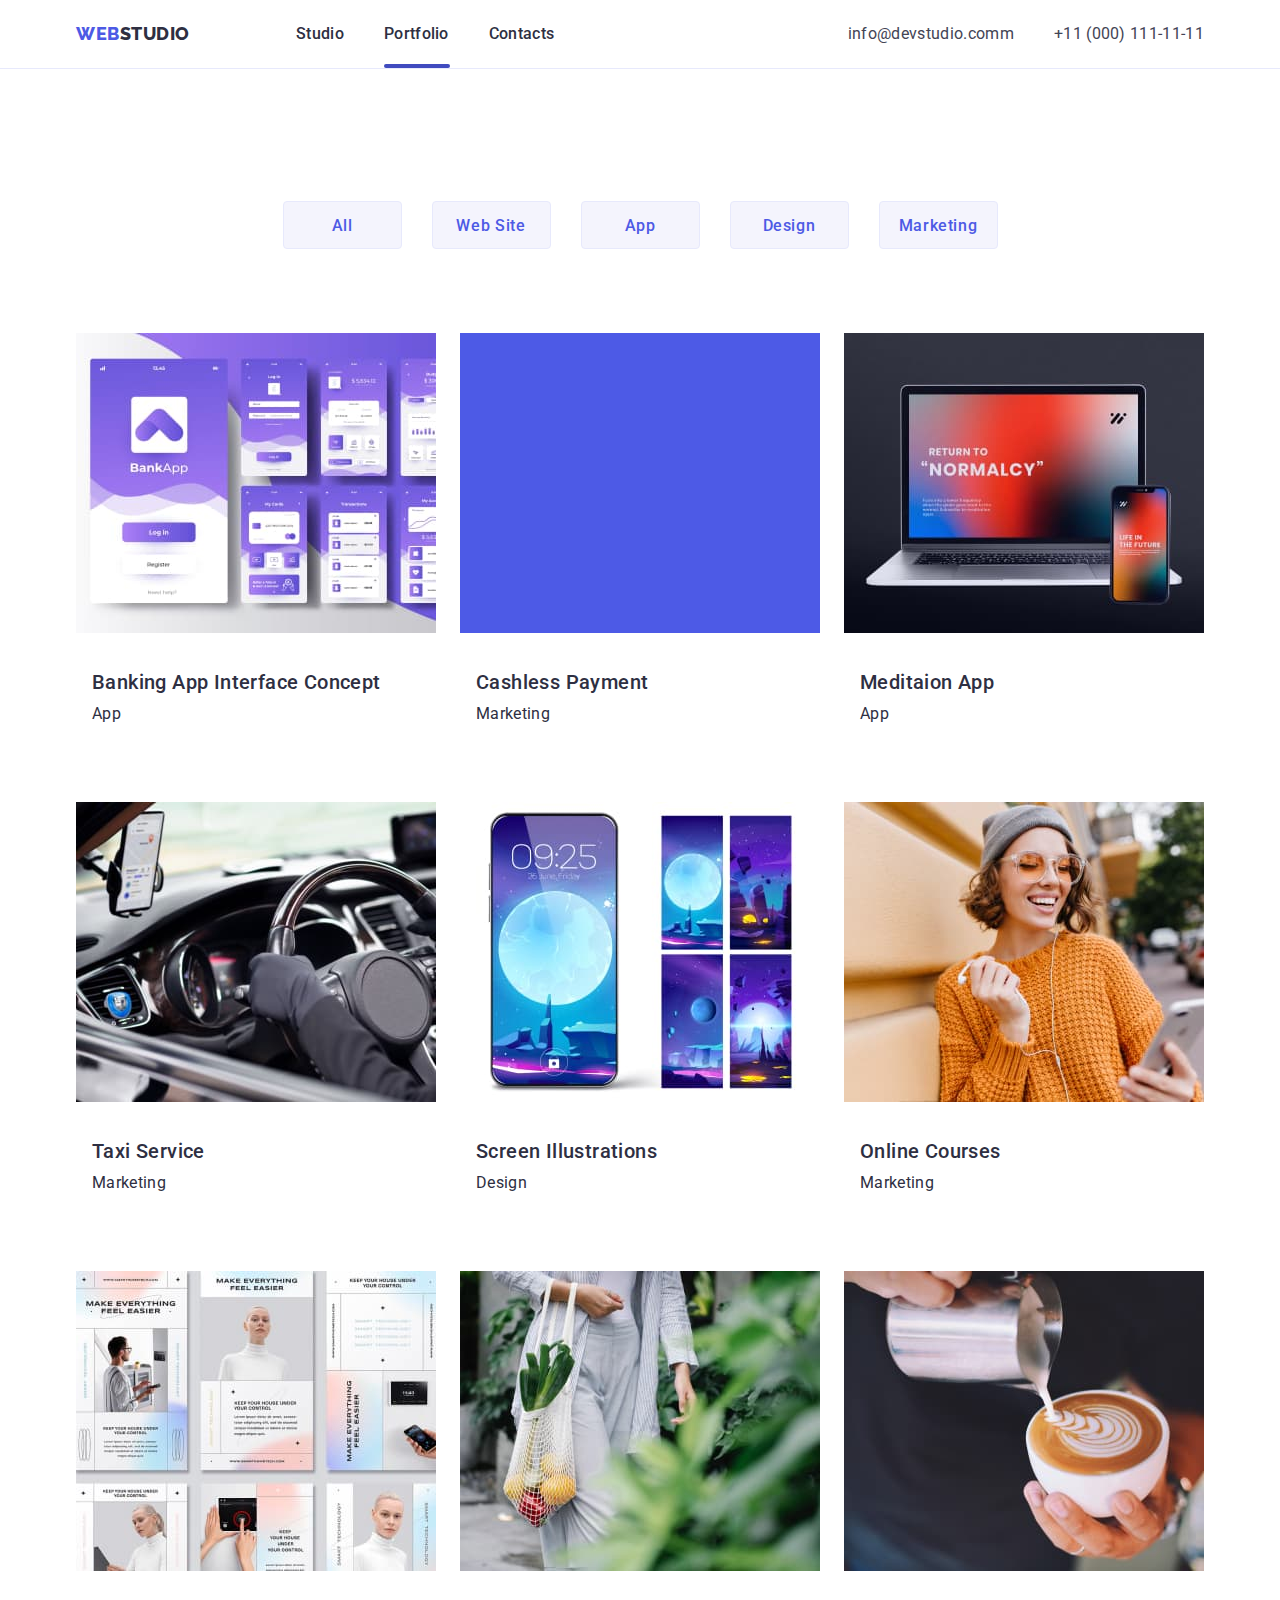
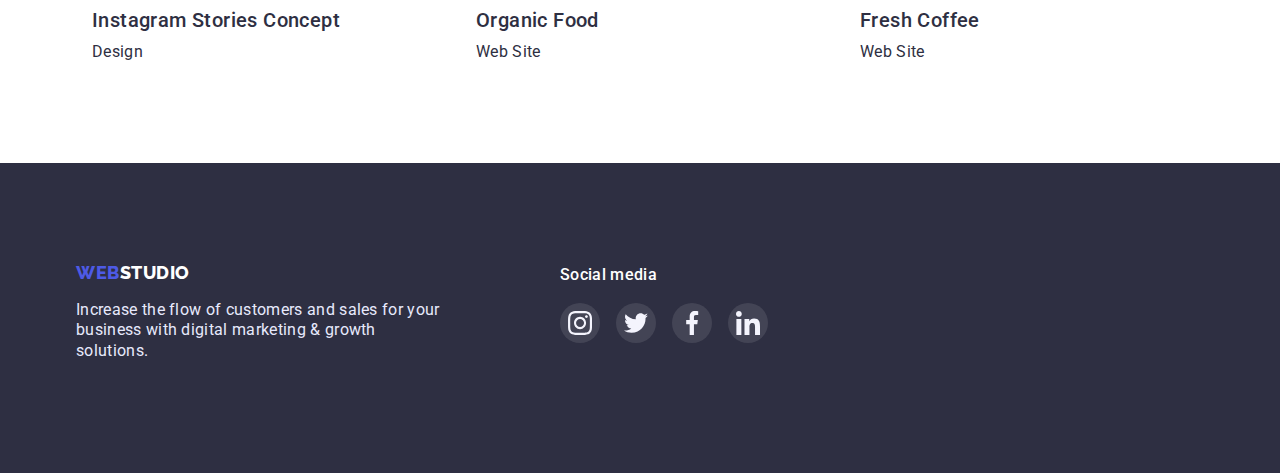
==== portfolio.html @ 678ae0ca "first commit" ====
<!DOCTYPE html>
<html lang="en">
<head>
    <meta charset="UTF-8">
    <meta http-equiv="X-UA-Compatible" content="IE=edge">
    <meta name="viewport" content="width=device-width, initial-scale=1.0">
    <title>Web Studio</title>
    <link rel="stylesheet" href="https://cdnjs.cloudflare.com/ajax/libs/modern-normalize/1.1.0/modern-normalize.min.css"/>
    <link
        href="https://fonts.googleapis.com/css2?family=Raleway:wght@800&family=Roboto:wght@400;500;700;900&display=swap"
        rel="stylesheet">
        <link rel="stylesheet" href="./css/styles.css">
</head>
<body>
    <header>
        <div class="container header-nav">
        <nav class="header-main">
            <a href="./index.html" class="logo">Web<span class="logo-second">Studio</span></a>
            <ul class="site-nav">
                <li class="item"><a class="link" href="./index.html">Studio</a></li>
                <li class="item"><a class="link active" href="./portfolio.html">Portfolio</a></li>
                <li class="item"><a class="link" href="">Contacts</a></li>
            </ul>
        </nav>
        <ul class="auth-nav">
            <li class="item"><a class="link" href="info@devstudio.com">info@devstudio.comm</a></li>
            <li class="item"><a class="link" href="tel:+110001111111">+11 (000) 111-11-11</a></li>
        </ul>
    </div>
    </header>
    <main>
        <section>
            <div class="container">
            <h1 class="menu visually-hidden">Our Works</h1>
            <ul class="list-buttom">
                <li><button class="menu-btn" type="button">All</button></li>
                <li><button class="menu-btn" type="button">Web Site</button></li>
                <li><button class="menu-btn" type="button">App</button></li>
                <li><button class="menu-btn" type="button">Design</button></li>
                <li><button class="menu-btn" type="button">Marketing</button></li>
            </ul>
                <ul class="presentation">
                    <li class="presentation-list">
                        <a class="presentation-blok" href="">
                            <img src="./images/menulist.jpg" alt="menu list" width="360">
                            <div class="pesentation-shadow">
                            <h2 class="presentation-title">Banking App Interface Concept</h2>
                            <p class="presentation-text">App</p>
                        </div>
                        </a>
                    </li>
                    <li class="presentation-list">
                        <a class="presentation-blok" href="">
                            <img src="./images/bluesquare.jpg" alt="blue square" width="360">
                            <div class="pesentation-shadow">
                            <h2 class="presentation-title">Cashless Payment</h2>
                            <p class="presentation-text">Marketing</p>
                            </div>
                        </a>
                    </li>
                    <li class="presentation-list">
                        <a class="presentation-blok" href="">
                            <img src="./images/gadgets.jpg" alt="gadgets" width="360">
                            <div class="pesentation-shadow">
                            <h2 class="presentation-title">Meditaion App</h2>
                            <p class="presentation-text">App</p>
                            </div>
                        </a>
                    </li>
                    <li class="presentation-list">
                        <a class="presentation-blok" href="">
                            <img src="./images/steeringwheel.jpg" alt="steeringwheel" width="360">
                            <div class="pesentation-shadow">
                            <h2 class="presentation-title">Taxi Service</h2>
                            <p class="presentation-text">Marketing</p>
                            </div>
                        </a>
                    </li>
                    <li class="presentation-list">
                        <a class="presentation-blok" href="">
                            <img src="./images/bluephone.jpg" alt="blue phone" width="360">
                            <div class="pesentation-shadow">
                            <h2 class="presentation-title">Screen Illustrations</h2>
                            <p class="presentation-text">Design</p>
                            </div>
                        </a>
                    </li>
                    <li class="presentation-list">
                        <a class="presentation-blok" href="">
                            <img src="./images/woman.jpg" alt="woman" width="360">
                            <div class="pesentation-shadow">
                            <h2 class="presentation-title">Online Courses</h2>
                            <p class="presentation-text">Marketing</p>
                            </div>
                        </a>
                    </li>
                    <li class="presentation-list">
                        <a class="presentation-blok" href="">
                            <img src="./images/slideshow.jpg" alt="slide show" width="360">
                            <div class="pesentation-shadow">
                            <h2 class="presentation-title">Instagram Stories Concept</h2>
                            <p class="presentation-text">Design</p>
                            </div>
                        </a>
                    </li>
                    <li class="presentation-list">
                        <a class="presentation-blok" href="">
                            <img src="./images/shoppingbag.jpg" alt="shopping bag" width="360">
                            <div class="pesentation-shadow">
                            <h2 class="presentation-title">Organic Food</h2>
                            <p class="presentation-text">Web Site</p>
                            </div>
                        </a>
                    </li>
                    <li class="presentation-list">
                        <a class="presentation-blok" href="">
                            <img class="presentation-foto" src="./images/cappuccino.jpg" alt="cappuccino" width="360">
                            <div class="pesentation-shadow">
                            <h2 class="presentation-title">Fresh Coffee</h2>
                            <p class="presentation-text">Web Site</p>
                            </div>
                        </a>
                    </li>
                </ul>
            </div>
            </section>
    </main>
    <footer class="social-place">
        <div class="container footer-block">
        <div class="logo-block">
          <a href="./index.html" class="logo-footer">Web<span class="second">Studio</span></a>
          <p class="copy-text">Increase the flow of customers and sales for your business with
            digital marketing & growth solutions.
          </p>
        </div>
        <div class="social-footer">
          <h2 class="social-footer-title">Social media</h2>
          <ul class="soc-list">
            <li class="soc-list-item">
              <a href="" class="soc-link">
                <svg class="soc-icon"  width="24" height="24">
                  <use href="./images/icons.svg#icon-instagram"></use>
                </svg>
              </a>
            </li>
            <li class="soc-list-item">
              <a href="" class="soc-link">
                <svg class="soc-icon"  width="24" height="24">
                  <use href="./images/icons.svg#icon-twitter"></use>
                </svg>
              </a>
            </li>
            <li class="soc-list-item">
              <a href="" class="soc-link">
                <svg class="soc-icon" width="24" height="24">
                  <use href="./images/icons.svg#icon-facebook"></use>
                </svg>
              </a>
            </li>
            <li class="soc-list-item">
              <a href="" class="soc-link">
                <svg class="soc-icon"  width="24" height="24">
                  <use href="./images/icons.svg#icon-linkedin"></use>
                </svg>
              </a>
            </li>
          </ul>
        </div>
      </div>
      
      </footer>
</body>
</html>
---- css/styles.css ----
html {
    box-sizing: border-box;
}

 *,
 *::before,
 *,
 *::after {
    box-sizing: inherit;
 }


:root {
--main-font: "Roboto", sans-serif;
--primery-text-color: #2E2F42;
--second-text-color: #434455;
--accent-color: #E7E9FC;
--hero-background-rgba:rgba(46, 47, 66, 0.7); 
--img-background-rgba: rgba(77, 90, 229, 0.1);
}
        
body {
font-family: var(--main-font), sans-serif;
background-color: #fff;
color: var(--primery-text-color);
letter-spacing: 0.02em;
margin: 0;
}
        
ul {
list-style: none;
margin: 0;
margin: 0;
padding: 0;
}

header {
background: #FFFFFF;
border-bottom: 1px solid #E7E9FC;
}

section {
padding-top: 120px;
padding-bottom: 72px;
    }

footer {
background-color:var(--primery-text-color);
}

.h1.hero-title {
margin: 0;
}


.logo {
display: flex;
align-items: center;
font-family: "Raleway", sans-serif;
color:#4D5AE5;
width: 44px;
text-decoration: none;
text-transform: uppercase;
letter-spacing: 0.03em;
font-weight: 800;
font-size: 18px;
line-height: 1.14;
}

.logo-second {
color: #2E2F42;
font-family: "Raleway";
font-weight: 800;
width: 48px;
font-size: 18px;
line-height: 1.14;
text-decoration: none;
text-transform: uppercase;
}
    
.container {
width: 1158px;
padding-left: 15px;
padding-right: 15px;
margin: 0 auto;
/* outline: 2px solid tomato; */
} 

    /* site-nav */
.site-nav, .auth-nav {
margin-top: 0;
margin-bottom: 0;
padding: 0;
}

.site-nav .item {
margin-right: 40px;
}
.site-nav .item:last-child {
margin-right: 0;
}

.site-nav .link:hover,
.site-nav .link:focus {
color: blue;
 }
        
.site-nav .link {
display: block;
padding-top: 24px;
padding-bottom: 24px;
font-family: inherit;
color: var(--primery-text-color);
font-weight: 500;
text-decoration: none;
font-size: 16px;
line-height: 1.28;
transition: background-color 2000ms cubic-bezier(0.4, 0, 0.2, 1);
}

.auth-nav .item + .item {
margin-left: 40px;
    }

.auth-nav .link {
color: var(--second-text-color);
font-weight: 400;
text-decoration: none;
font-size: 16px;
line-height: 1.5;
transition: background-color 500ms cubic-bezier(0.4, 0, 0.2, 1)
}
        
.auth-nav .link:hover, 
.auth-nav .link:focus {
color: blue;
} 
        
/* Container header-nav */

.header-main {
display: flex;
align-items: center;
    }

.header-nav {
display: flex;
align-items: center;
}

.site-nav {
display: flex;
align-items: center;
margin-left: 176px;
position: relative;
}

.item {
    position: relative;
}

.active-one::after {
    content: "";
    position: absolute;
    display: block;
    left: 0;
    bottom: 0;
    width: 48px;
    height: 4px;
    background-color: #404BBF;
    border-radius: 2px;
    }


.active::after {
content: "";
position: absolute;
display: block;
left: 0;
bottom: 0;
width: 66px;
height: 4px;
background-color: #404BBF;
border-radius: 2px;
}

.auth-nav {
display: flex;
align-items: center;
margin-left: auto;
}

/* hero */
        
.hero {
padding-top: 188px; 
padding-bottom: 188px;
background-color: var(--primery-text-color);
text-align: center;
max-width: 1440px;
height: 600px;
margin-left: auto;
margin-right: auto;
background-image: linear-gradient( to right, 
var(--hero-background-rgba), 
var(--hero-background-rgba) ),
 url(../images/people-office.jpg);
background-position: center;
background-repeat: no-repeat;
}
        
.hero-title {
margin-top: 0;
margin-left: auto;
margin-right: auto;
text-align: center;
font-family: inherit;
color:#fff;
font-weight: 700;
max-width: 496px;
font-size: 56px;
line-height: 1.07;
text-align: center;
}   

.modal-btn {
display: inline-block;
flex-direction: row;
align-items: center;
padding:  16px 32px;
color: #fff;
background-color: #4D5AE5;
font-family: inherit;
min-width: 170px;
font-weight: 500;
font-size: 16px;
line-height: 1.19;
letter-spacing: 0.04em;
cursor: pointer; 
border: none;
text-align: center;
box-shadow: 0px 3px 1px rgba(0, 0, 0, 0.1), 
0px 2px 1px rgba(0, 0, 0, 0.08), 
0px 2px 2px rgba(0, 0, 0, 0.12);
border-radius: 4px;
transition: background-color 250ms cubic-bezier(0.4, 0, 0.2, 1),
 box-shadow 250ms cubic-bezier(0.4, 0, 0.2, 1);
}
 

.modal-btn:hover,
.modal-btn:focus {
background-color: #fff;
color: #4D5AE5;
    }
        
    /* секция BOX преимущества */
        
.box {
display: flex;
gap: 24px;
margin: 0;
padding-left: 0px;
 }

 .icon-list {
    display: flex;
    justify-content: center;
    align-items: center;
    height: 112px;
    width: 264px;
    border-radius: 4px;
    background-color:#F4F4FD;;
    margin-bottom: 8px;
  }

.box-item:nth-child(4n) {
margin-right: 0;
}

.title-none {
overflow: hidden;
} 

.visually-hidden {
clip: rect(0 0 0 0);
clip-path: inset(50%);
height: 1px;
overflow: hidden;
position: absolute;
white-space: nowrap;
width: 1px;
overflow: hidden;
 }

.box-title {
/* padding-top: 120px; */
margin-top: 0;
margin-bottom: 0;
width: 264px;
color: var(--primery-text-color);
font-weight: 500;
font-size: 20px;
line-height: 1.2;  
    }
        
.box-text {
margin-top: 0;
margin-bottom: 0;
padding-top: 8px;
color: var(--second-text-color);
font-weight: 400;
font-size: 16px;
line-height: 1.2;
    }
        
    /* Work-people */

.img {
display: block;
max-width: 100%;
height: auto;
border: 0;
background-image: ( to right, 
var(--img-background-rgba), 
var(--img-background-rgba) ),;
background-blend-mode: soft-light, normal;
} 

.pictures {
font-weight: 700;
font-size: 36px;
line-height: 0.9;
text-align: center;
text-transform: capitalize;
margin: 0;
padding-bottom: 72px;
    }

.pictures-list {
display: flex;
gap: 24px;
padding: 0;
}


    /* work */

.work-block {
background-color:#F4F4FD;
}

.work-list {
display: flex;
flex-direction: row;
gap: 24px;
/* padding-top: 72px;
padding-bottom: 120px; */
padding-left: 0;
}

.work-shadow {
width: 264px;
background-color: #fff;
box-shadow: 0px 1px 6px rgba(46, 47, 66, 0.08), 0px 1px 1px rgba(46, 47, 66, 0.16), 0px 2px 1px rgba(46, 47, 66, 0.08);
border-radius: 0px 0px 4px 4px;
}

.social-list {
    display: flex;
    flex-direction: row;
    justify-content: center;
    align-items: center;
    gap: 24px;
    margin: 0;
    padding-bottom: 32px;
}

.social-list-item-icon {
    display: flex;
    align-items: center;
    justify-content: center;
    width: 40px;
    height: 40px;
    border-radius: 50%;
    background-color: #4D5AE5;
}
.social-list-icon-item {
    fill: #F4F4FD;;
}

.social-list-item-icon:hover,
.social-list-item-icon:focus {
    background-color:  #404BBF;
}


.work-tetle {
background-color: #fff;
font-weight: 500;
font-size: 20px;
line-height: 0.9;
text-align: center;
margin: 0;
padding-top: 32px;
padding-bottom: 8px;
    }
        
.work-text {
background-color: #fff;
font-weight: 400;
font-size: 16px;
line-height: 0.9;
text-align: center;
margin: 0;
padding-bottom: 8px;
    }
    
.logo-block {
background-color: #2E2F42;
height: 310px;
}

.logo-footer {
display: flex;
align-items: center;
padding-top: 100px;
padding-left: 0px;
margin-bottom: 16px;
font-family: "Raleway", sans-serif;
color:#4D5AE5;
width: 44px;
text-decoration: none;
text-transform: uppercase;
letter-spacing: 0.03em;
font-weight: 800;
font-size: 18px;
line-height: 1.14;
    }
        
.copy-text {
margin: 0f;
padding: 0px;
color: var(--accent-color);
max-width: 364px; 
font-weight: 400;
font-size: 16px;
line-height: 1.28;
    }
    
    /* Portfolio */
        
.logo-block .second {
color: #fff;
    }
        
    /* menu buttons */
    
.list-buttom {
display: flex;
flex-direction: row;
justify-content: center;
align-items: center;
padding: 12px 24px;
gap: 30px;
margin: 0;
margin-bottom: 72px;
}

.menu-btn {
display: inline-block;
align-items: center;
border-radius: 4px;
border: 1px solid #E7E9FC;
padding: 12px, 24px;
margin: 0;
min-width: 119px;
height: 48px;
color: #4D5AE5;
background-color: #F4F4FD;
font-family: inherit;
font-weight: 500;
font-size: 16px;
line-height: 1.1;
letter-spacing: 0.04em;
text-align: center;
cursor: pointer;
}
        
.menu-btn:hover,
.menu-btn:focus {
background-color: #4D5AE5;
border: 1px solid #4D5AE5;
color: #F4F4FD;
box-shadow: 0px 3px 1px rgba(0, 0, 0, 0.1),
 0px 2px 1px rgba(0, 0, 0, 0.08), 
 0px 2px 2px rgba(0, 0, 0, 0.12);
}
    
    /* section with photo block */
    
.presentation {
display: flex;
flex-wrap: wrap;
column-gap: 24px;
row-gap: 49px;

}

.presentation-list {
    width: 360px;
    height: 420px;
}

.presentation-blok {
font-family: inherit;
text-decoration: none;
width: 360px;
height: 420px;
border: top 0px;
padding: 0;
margin: 0;
}

.presentation-list:hover,
.presentation-list:focus {
    box-shadow: 0px 1px 6px rgba(46, 47, 66, 0.08);
}

.presentation-shadow {
background: #FFFFFF;
border: 1px solid #E7E9FC;
border-top: transparent;
}


.presentation-list:nth-child(3n) {
margin-right: 0;
}

.presentation-title {
margin-top: 0;
margin-bottom: 8px;
padding-top: 32px;
padding-left: 16px;
font-family: inherit;
color: var(--primery-text-color);
font-weight: 500;
font-size: 20px;
line-height: 1.2;
letter-spacing: 0.02em;
    }
        
.presentation-text {
padding-bottom: 32px;
padding-left: 16px;
font-family: inherit;
color: var(--primery-text-color);
font-weight: 400;
font-style: normal;
font-size: 16px;
line-height: 1.5;
margin: 0;
}

/* customers */

.customers {
font-family: inherit;
color: var(--primery-text-color);
font-weight: 700;
font-style: normal;
font-size: 36px;
line-height: 1.11;
text-align: center;
margin: 0;
padding-top: 130px;
padding-bottom: 72px;
background-color: #FFFFFF;
}

.customers-list {
display: flex;
justify-content: center;
align-items: center;
gap: 24px;
padding-bottom: 120px;
}

.customers-item {
width: 168px;
height: 88px;
border: 1px solid #8E8F99;
border-radius: 4px;

}

.customers-item:hover,
.customers-item:focus {
    border: 1px solid #404BBF;
}

.customers-icon-item:hover,
.customers-icon-item:focus {
    fill: #404BBF;
}

.customers-icon-item {
    display: flex;
    justify-content: center;
    align-items: center;
    padding: 16px;
    fill: #8E8F99;
}




.social-place {
    display: flex;
}
    
.social-footer {
    padding-top: 100px;
}

.footer-block {
display: flex;
gap: 120px;
}

.social-footer-title {
    margin: 0;
    padding-bottom: 16px;
    font-family: inherit;
    font-weight: 500;
    font-size: 16px;
line-height: 1.5;
color: #FFFFFF;
}

.soc-list {
    display: flex;
    /* justify-content: center; */
    align-items: center;
    gap: 16px;
}

.soc-list-item {
    width: 40px;
    height: 40px;
    border-radius: 50%;
    background-color: rgba(255, 255, 255, 0.1);
}

.soc-link {
    width: 100%;
    height: 100%;
    display: flex;
    justify-content: center;
    align-items: center;
}

.soc-link:hover,
.soc-link:focus {
background-color: #31D0AA;
border-radius: 50%;
}
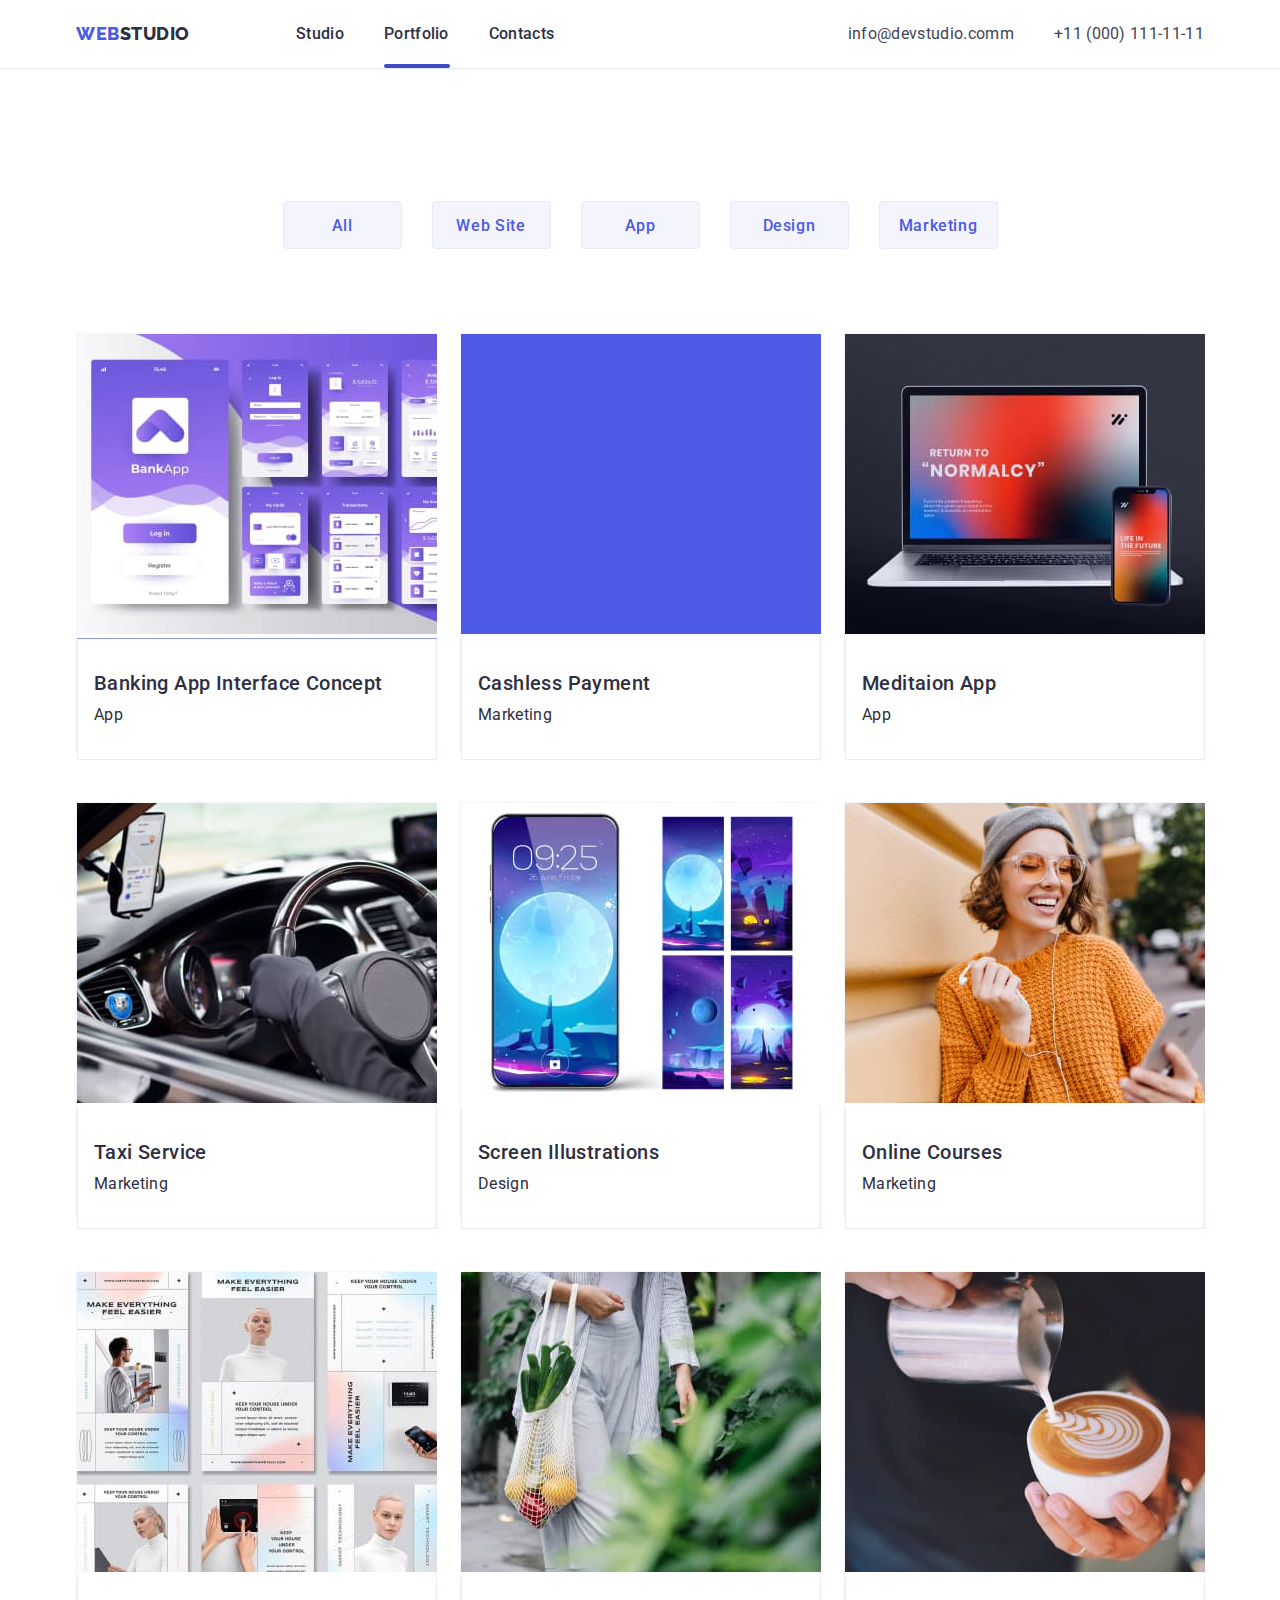
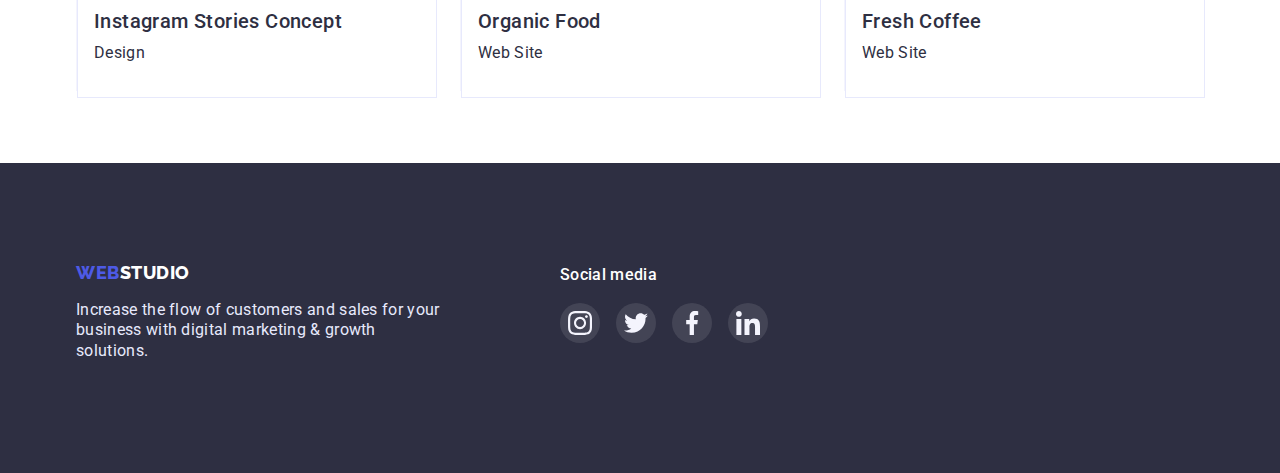
==== commit f2100ba4: "second commit" ====
--- a/portfolio.html
+++ b/portfolio.html
@@ -42,8 +42,11 @@
                 <ul class="presentation">
                     <li class="presentation-list">
                         <a class="presentation-blok" href="">
+                            <div class="overlay-wrapper">
                             <img src="./images/menulist.jpg" alt="menu list" width="360">
-                            <div class="pesentation-shadow">
+                           <p class="overlay">14 Stylish and User-Friendly App Design Concepts · Task Manager App · Calorie Tracker App · Exotic Fruit Ecommerce App · Cloud Storage App</p>
+                        </div>
+                            <div class="presentation-shadow">
                             <h2 class="presentation-title">Banking App Interface Concept</h2>
                             <p class="presentation-text">App</p>
                         </div>
@@ -52,7 +55,7 @@
                     <li class="presentation-list">
                         <a class="presentation-blok" href="">
                             <img src="./images/bluesquare.jpg" alt="blue square" width="360">
-                            <div class="pesentation-shadow">
+                            <div class="presentation-shadow">
                             <h2 class="presentation-title">Cashless Payment</h2>
                             <p class="presentation-text">Marketing</p>
                             </div>
@@ -61,7 +64,7 @@
                     <li class="presentation-list">
                         <a class="presentation-blok" href="">
                             <img src="./images/gadgets.jpg" alt="gadgets" width="360">
-                            <div class="pesentation-shadow">
+                            <div class="presentation-shadow">
                             <h2 class="presentation-title">Meditaion App</h2>
                             <p class="presentation-text">App</p>
                             </div>
@@ -70,7 +73,7 @@
                     <li class="presentation-list">
                         <a class="presentation-blok" href="">
                             <img src="./images/steeringwheel.jpg" alt="steeringwheel" width="360">
-                            <div class="pesentation-shadow">
+                            <div class="presentation-shadow">
                             <h2 class="presentation-title">Taxi Service</h2>
                             <p class="presentation-text">Marketing</p>
                             </div>
@@ -79,7 +82,7 @@
                     <li class="presentation-list">
                         <a class="presentation-blok" href="">
                             <img src="./images/bluephone.jpg" alt="blue phone" width="360">
-                            <div class="pesentation-shadow">
+                            <div class="presentation-shadow">
                             <h2 class="presentation-title">Screen Illustrations</h2>
                             <p class="presentation-text">Design</p>
                             </div>
@@ -88,7 +91,7 @@
                     <li class="presentation-list">
                         <a class="presentation-blok" href="">
                             <img src="./images/woman.jpg" alt="woman" width="360">
-                            <div class="pesentation-shadow">
+                            <div class="presentation-shadow">
                             <h2 class="presentation-title">Online Courses</h2>
                             <p class="presentation-text">Marketing</p>
                             </div>
@@ -97,7 +100,7 @@
                     <li class="presentation-list">
                         <a class="presentation-blok" href="">
                             <img src="./images/slideshow.jpg" alt="slide show" width="360">
-                            <div class="pesentation-shadow">
+                            <div class="presentation-shadow">
                             <h2 class="presentation-title">Instagram Stories Concept</h2>
                             <p class="presentation-text">Design</p>
                             </div>
@@ -106,7 +109,7 @@
                     <li class="presentation-list">
                         <a class="presentation-blok" href="">
                             <img src="./images/shoppingbag.jpg" alt="shopping bag" width="360">
-                            <div class="pesentation-shadow">
+                            <div class="presentation-shadow">
                             <h2 class="presentation-title">Organic Food</h2>
                             <p class="presentation-text">Web Site</p>
                             </div>
@@ -115,7 +118,7 @@
                     <li class="presentation-list">
                         <a class="presentation-blok" href="">
                             <img class="presentation-foto" src="./images/cappuccino.jpg" alt="cappuccino" width="360">
-                            <div class="pesentation-shadow">
+                            <div class="presentation-shadow">
                             <h2 class="presentation-title">Fresh Coffee</h2>
                             <p class="presentation-text">Web Site</p>
                             </div>
--- a/css/styles.css
+++ b/css/styles.css
@@ -17,6 +17,7 @@
 --accent-color: #E7E9FC;
 --hero-background-rgba:rgba(46, 47, 66, 0.7); 
 --img-background-rgba: rgba(77, 90, 229, 0.1);
+--transition-background: background-color 9250ms cubic-bezier(0.4, 0, 0.2, 1) ;
 }
         
 body {
@@ -99,24 +100,24 @@
 .site-nav .item:last-child {
 margin-right: 0;
 }
+        
+.site-nav .link {
+display: block;
+padding-top: 24px;
+padding-bottom: 24px;
+font-family: inherit;
+color: var(--primery-text-color);
+font-weight: 500;
+text-decoration: none;
+font-size: 16px;
+line-height: 1.28;
+transition: color 250ms cubic-bezier(0.4, 0, 0.2, 1);
+}
 
 .site-nav .link:hover,
 .site-nav .link:focus {
 color: blue;
  }
-        
-.site-nav .link {
-display: block;
-padding-top: 24px;
-padding-bottom: 24px;
-font-family: inherit;
-color: var(--primery-text-color);
-font-weight: 500;
-text-decoration: none;
-font-size: 16px;
-line-height: 1.28;
-transition: background-color 2000ms cubic-bezier(0.4, 0, 0.2, 1);
-}
 
 .auth-nav .item + .item {
 margin-left: 40px;
@@ -128,7 +129,7 @@
 text-decoration: none;
 font-size: 16px;
 line-height: 1.5;
-transition: background-color 500ms cubic-bezier(0.4, 0, 0.2, 1)
+transition: color 250ms cubic-bezier(0.4, 0, 0.2, 1);
 }
         
 .auth-nav .link:hover, 
@@ -244,6 +245,7 @@
 0px 2px 2px rgba(0, 0, 0, 0.12);
 border-radius: 4px;
 transition: background-color 250ms cubic-bezier(0.4, 0, 0.2, 1),
+color 250ms cubic-bezier(0.4, 0, 0.2, 1),
  box-shadow 250ms cubic-bezier(0.4, 0, 0.2, 1);
 }
  
@@ -367,31 +369,33 @@
 }
 
 .social-list {
-    display: flex;
-    flex-direction: row;
-    justify-content: center;
-    align-items: center;
-    gap: 24px;
-    margin: 0;
-    padding-bottom: 32px;
+display: flex;
+flex-direction: row;
+justify-content: center;
+align-items: center;
+gap: 24px;
+margin: 0;
+padding-bottom: 32px;
 }
 
 .social-list-item-icon {
-    display: flex;
-    align-items: center;
-    justify-content: center;
-    width: 40px;
-    height: 40px;
-    border-radius: 50%;
-    background-color: #4D5AE5;
-}
+display: flex;
+align-items: center;
+justify-content: center;
+width: 40px;
+height: 40px;
+border-radius: 50%;
+background-color: #4D5AE5;
+transition: background-color 250ms cubic-bezier(0.4, 0, 0.2, 1);
+}
+
 .social-list-icon-item {
     fill: #F4F4FD;;
 }
 
 .social-list-item-icon:hover,
 .social-list-item-icon:focus {
-    background-color:  #404BBF;
+background-color:  #404BBF;
 }
 
 
@@ -485,6 +489,10 @@
 letter-spacing: 0.04em;
 text-align: center;
 cursor: pointer;
+transition: background-color 250ms cubic-bezier(0.4, 0, 0.2, 1),
+color 250ms cubic-bezier(0.4, 0, 0.2, 1),
+border 250ms cubic-bezier(0.4, 0, 0.2, 1),
+box-shadow 250ms cubic-bezier(0.4, 0, 0.2, 1);
 }
         
 .menu-btn:hover,
@@ -504,15 +512,17 @@
 flex-wrap: wrap;
 column-gap: 24px;
 row-gap: 49px;
-
 }
 
 .presentation-list {
-    width: 360px;
-    height: 420px;
+width: 360px;
+height: 420px;
+border:  1px solid #F4F4FD;
+transition: box-shadow 250ms cubic-bezier(0.4, 0, 0.2, 1);
 }
 
 .presentation-blok {
+    display: block;
 font-family: inherit;
 text-decoration: none;
 width: 360px;
@@ -527,12 +537,15 @@
     box-shadow: 0px 1px 6px rgba(46, 47, 66, 0.08);
 }
 
+
+
 .presentation-shadow {
 background: #FFFFFF;
 border: 1px solid #E7E9FC;
 border-top: transparent;
-}
-
+/* border-top: none;
+border-left: none ; */
+}
 
 .presentation-list:nth-child(3n) {
 margin-right: 0;
@@ -563,6 +576,40 @@
 margin: 0;
 }
 
+.overlay-wrapper {
+    position: relative;
+    overflow: hidden;
+}
+
+.overlay {
+    position: absolute;
+    left: 0;
+    top: 0;
+    transform: translate(0, 100% );
+transition: transform 2500ms cubic-bezier(0.4, 0, 0.2, 1);
+
+    margin: 0;
+    padding-top: 40px;
+    padding-left: 32px;
+    padding-right: 32px;
+    padding-bottom: 164px;
+    width: 100%;
+height: 100%;
+background-color: #4D5AE5;
+font-family: inherit;
+font-weight: 400;
+font-size: 16px;
+line-height: 1.5;
+color: #F4F4FD;
+}
+
+.presentation-list:hover .overlay {
+    transform: translate(0, 0);
+}
+
+
+
+
 /* customers */
 
 .customers {
@@ -592,7 +639,16 @@
 height: 88px;
 border: 1px solid #8E8F99;
 border-radius: 4px;
-
+}
+
+.customers-icon-item {
+display: flex;
+justify-content: center;
+align-items: center;
+padding: 16px;
+fill: #8E8F99;
+transition: fill 250ms cubic-bezier(0.4, 0, 0.2, 1),
+border 250ms cubic-bezier(0.4, 0, 0.2, 1);
 }
 
 .customers-item:hover,
@@ -605,17 +661,6 @@
     fill: #404BBF;
 }
 
-.customers-icon-item {
-    display: flex;
-    justify-content: center;
-    align-items: center;
-    padding: 16px;
-    fill: #8E8F99;
-}
-
-
-
-
 .social-place {
     display: flex;
 }
@@ -630,27 +675,27 @@
 }
 
 .social-footer-title {
-    margin: 0;
-    padding-bottom: 16px;
-    font-family: inherit;
-    font-weight: 500;
-    font-size: 16px;
+margin: 0;
+padding-bottom: 16px;
+font-family: inherit;
+font-weight: 500;
+font-size: 16px;
 line-height: 1.5;
 color: #FFFFFF;
 }
 
 .soc-list {
-    display: flex;
+display: flex;
     /* justify-content: center; */
-    align-items: center;
-    gap: 16px;
+align-items: center;
+gap: 16px;
 }
 
 .soc-list-item {
-    width: 40px;
-    height: 40px;
-    border-radius: 50%;
-    background-color: rgba(255, 255, 255, 0.1);
+width: 40px;
+height: 40px;
+border-radius: 50%;
+background-color: rgba(255, 255, 255, 0.1);
 }
 
 .soc-link {
@@ -659,6 +704,7 @@
     display: flex;
     justify-content: center;
     align-items: center;
+    transition: background-color 250ms cubic-bezier(0.4, 0, 0.2, 1);
 }
 
 .soc-link:hover,
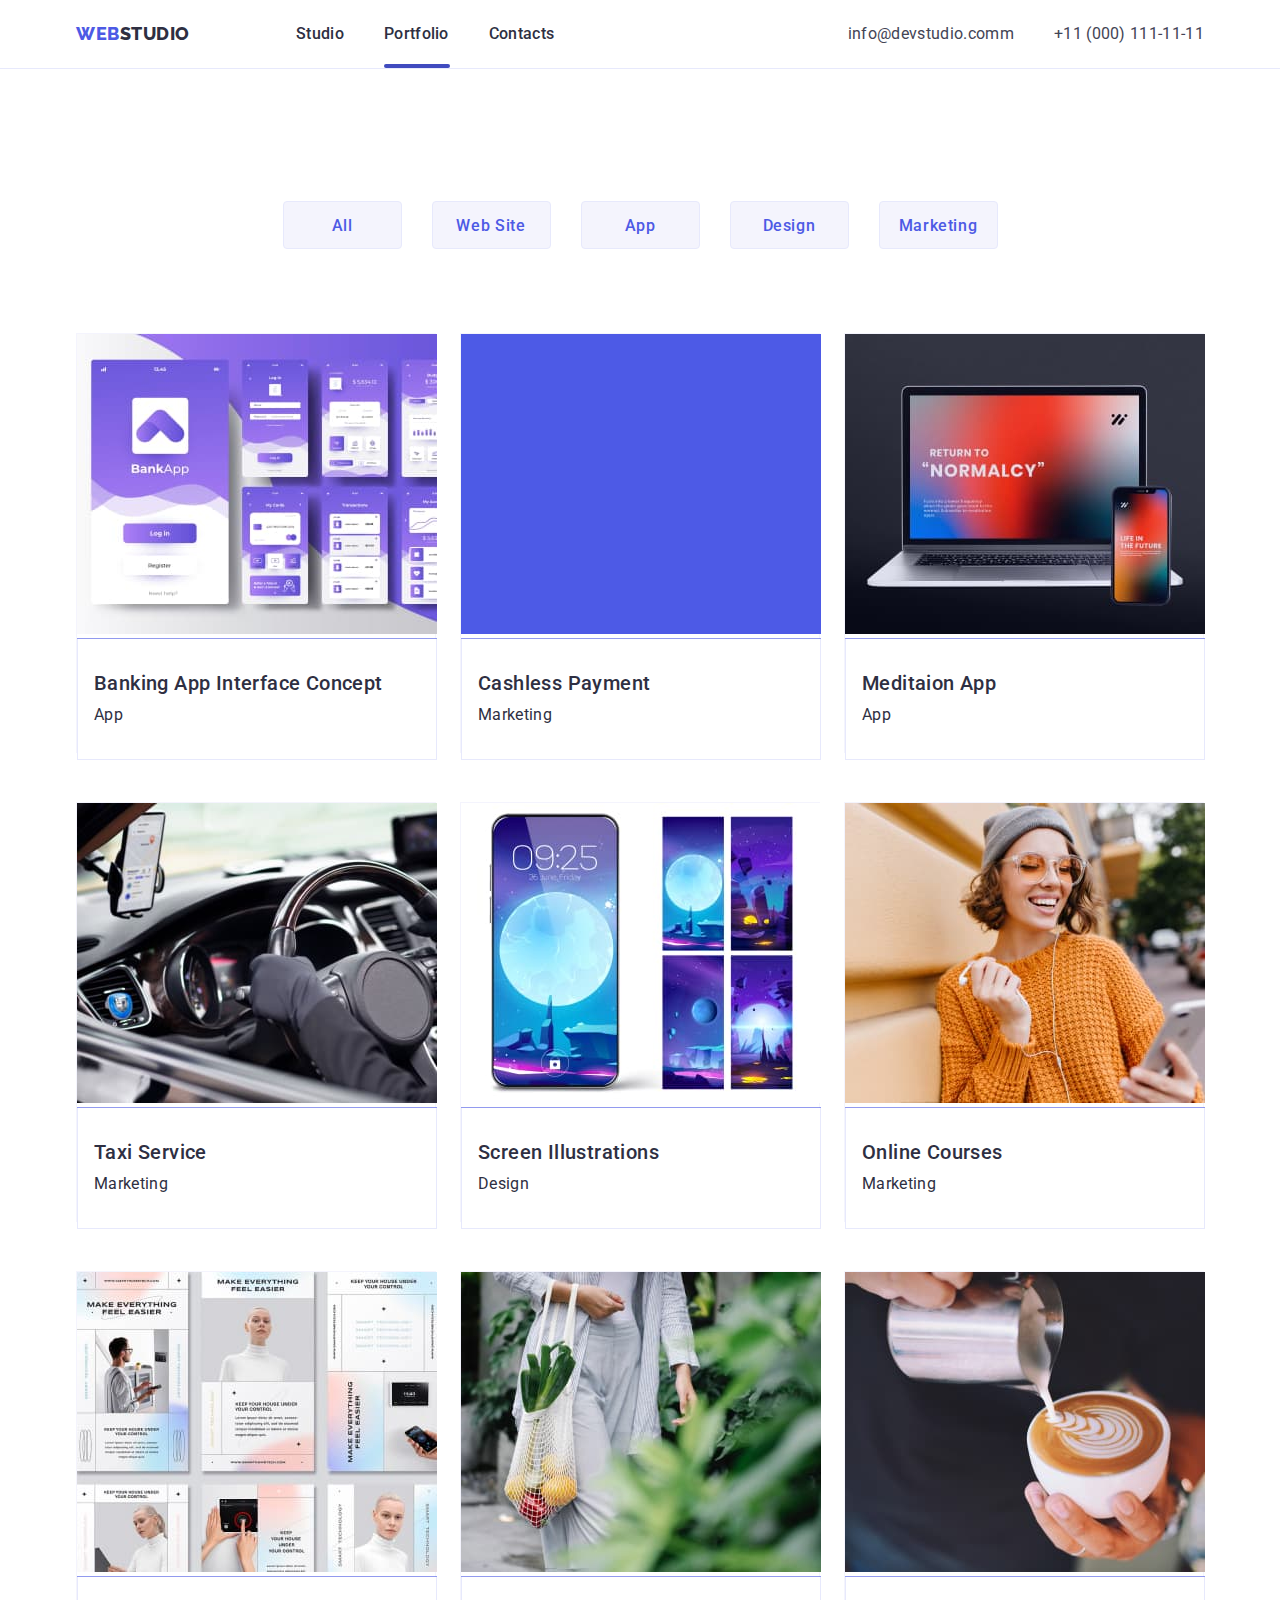
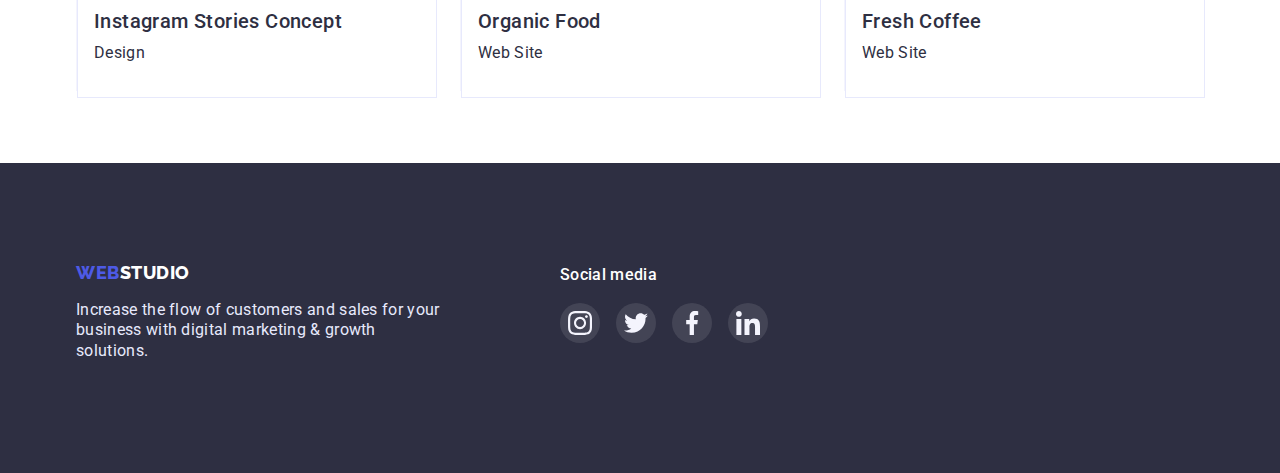
==== commit 42af2528: "18.01 commit" ====
--- a/portfolio.html
+++ b/portfolio.html
@@ -54,7 +54,10 @@
                     </li>
                     <li class="presentation-list">
                         <a class="presentation-blok" href="">
+                          <div class="overlay-wrapper">
                             <img src="./images/bluesquare.jpg" alt="blue square" width="360">
+                            <p class="overlay">14 Stylish and User-Friendly App Design Concepts · Task Manager App · Calorie Tracker App · Exotic Fruit Ecommerce App · Cloud Storage App</p>
+                        </div>
                             <div class="presentation-shadow">
                             <h2 class="presentation-title">Cashless Payment</h2>
                             <p class="presentation-text">Marketing</p>
@@ -63,7 +66,10 @@
                     </li>
                     <li class="presentation-list">
                         <a class="presentation-blok" href="">
+                          <div class="overlay-wrapper">
                             <img src="./images/gadgets.jpg" alt="gadgets" width="360">
+                            <p class="overlay">14 Stylish and User-Friendly App Design Concepts · Task Manager App · Calorie Tracker App · Exotic Fruit Ecommerce App · Cloud Storage App</p>
+                        </div>
                             <div class="presentation-shadow">
                             <h2 class="presentation-title">Meditaion App</h2>
                             <p class="presentation-text">App</p>
@@ -72,7 +78,10 @@
                     </li>
                     <li class="presentation-list">
                         <a class="presentation-blok" href="">
+                          <div class="overlay-wrapper">
                             <img src="./images/steeringwheel.jpg" alt="steeringwheel" width="360">
+                            <p class="overlay">14 Stylish and User-Friendly App Design Concepts · Task Manager App · Calorie Tracker App · Exotic Fruit Ecommerce App · Cloud Storage App</p>
+                        </div>
                             <div class="presentation-shadow">
                             <h2 class="presentation-title">Taxi Service</h2>
                             <p class="presentation-text">Marketing</p>
@@ -81,7 +90,10 @@
                     </li>
                     <li class="presentation-list">
                         <a class="presentation-blok" href="">
+                          <div class="overlay-wrapper">
                             <img src="./images/bluephone.jpg" alt="blue phone" width="360">
+                            <p class="overlay">14 Stylish and User-Friendly App Design Concepts · Task Manager App · Calorie Tracker App · Exotic Fruit Ecommerce App · Cloud Storage App</p>
+                        </div>
                             <div class="presentation-shadow">
                             <h2 class="presentation-title">Screen Illustrations</h2>
                             <p class="presentation-text">Design</p>
@@ -90,7 +102,10 @@
                     </li>
                     <li class="presentation-list">
                         <a class="presentation-blok" href="">
+                          <div class="overlay-wrapper">
                             <img src="./images/woman.jpg" alt="woman" width="360">
+                            <p class="overlay">14 Stylish and User-Friendly App Design Concepts · Task Manager App · Calorie Tracker App · Exotic Fruit Ecommerce App · Cloud Storage App</p>
+                        </div>
                             <div class="presentation-shadow">
                             <h2 class="presentation-title">Online Courses</h2>
                             <p class="presentation-text">Marketing</p>
@@ -99,7 +114,10 @@
                     </li>
                     <li class="presentation-list">
                         <a class="presentation-blok" href="">
+                          <div class="overlay-wrapper">
                             <img src="./images/slideshow.jpg" alt="slide show" width="360">
+                            <p class="overlay">14 Stylish and User-Friendly App Design Concepts · Task Manager App · Calorie Tracker App · Exotic Fruit Ecommerce App · Cloud Storage App</p>
+                        </div>
                             <div class="presentation-shadow">
                             <h2 class="presentation-title">Instagram Stories Concept</h2>
                             <p class="presentation-text">Design</p>
@@ -108,7 +126,10 @@
                     </li>
                     <li class="presentation-list">
                         <a class="presentation-blok" href="">
+                          <div class="overlay-wrapper">
                             <img src="./images/shoppingbag.jpg" alt="shopping bag" width="360">
+                            <p class="overlay">14 Stylish and User-Friendly App Design Concepts · Task Manager App · Calorie Tracker App · Exotic Fruit Ecommerce App · Cloud Storage App</p>
+                        </div>
                             <div class="presentation-shadow">
                             <h2 class="presentation-title">Organic Food</h2>
                             <p class="presentation-text">Web Site</p>
@@ -117,7 +138,10 @@
                     </li>
                     <li class="presentation-list">
                         <a class="presentation-blok" href="">
+                          <div class="overlay-wrapper">
                             <img class="presentation-foto" src="./images/cappuccino.jpg" alt="cappuccino" width="360">
+                            <p class="overlay">14 Stylish and User-Friendly App Design Concepts · Task Manager App · Calorie Tracker App · Exotic Fruit Ecommerce App · Cloud Storage App</p>
+                        </div>
                             <div class="presentation-shadow">
                             <h2 class="presentation-title">Fresh Coffee</h2>
                             <p class="presentation-text">Web Site</p>
--- a/css/styles.css
+++ b/css/styles.css
@@ -15,14 +15,15 @@
 --primery-text-color: #2E2F42;
 --second-text-color: #434455;
 --accent-color: #E7E9FC;
+--base-background-color: #fff;
 --hero-background-rgba:rgba(46, 47, 66, 0.7); 
 --img-background-rgba: rgba(77, 90, 229, 0.1);
---transition-background: background-color 9250ms cubic-bezier(0.4, 0, 0.2, 1) ;
+--transition-duration-funct: 250ms cubic-bezier(0.4, 0, 0.2, 1);
 }
         
 body {
 font-family: var(--main-font), sans-serif;
-background-color: #fff;
+background-color:var(--base-background-color);
 color: var(--primery-text-color);
 letter-spacing: 0.02em;
 margin: 0;
@@ -36,7 +37,7 @@
 }
 
 header {
-background: #FFFFFF;
+background-color: var(--base-background-color);
 border-bottom: 1px solid #E7E9FC;
 }
 
@@ -111,7 +112,7 @@
 text-decoration: none;
 font-size: 16px;
 line-height: 1.28;
-transition: color 250ms cubic-bezier(0.4, 0, 0.2, 1);
+transition: color var(--transition-duration-funct);
 }
 
 .site-nav .link:hover,
@@ -129,7 +130,7 @@
 text-decoration: none;
 font-size: 16px;
 line-height: 1.5;
-transition: color 250ms cubic-bezier(0.4, 0, 0.2, 1);
+transition: color var(--transition-duration-funct);
 }
         
 .auth-nav .link:hover, 
@@ -157,19 +158,19 @@
 }
 
 .item {
-    position: relative;
+position: relative;
 }
 
 .active-one::after {
-    content: "";
-    position: absolute;
-    display: block;
-    left: 0;
-    bottom: 0;
-    width: 48px;
-    height: 4px;
-    background-color: #404BBF;
-    border-radius: 2px;
+content: "";
+position: absolute;
+display: block;
+left: 0;
+bottom: 0;
+width: 48px;
+height: 4px;
+background-color: #404BBF;
+border-radius: 2px;
     }
 
 
@@ -244,9 +245,9 @@
 0px 2px 1px rgba(0, 0, 0, 0.08), 
 0px 2px 2px rgba(0, 0, 0, 0.12);
 border-radius: 4px;
-transition: background-color 250ms cubic-bezier(0.4, 0, 0.2, 1),
-color 250ms cubic-bezier(0.4, 0, 0.2, 1),
- box-shadow 250ms cubic-bezier(0.4, 0, 0.2, 1);
+transition: background-color var(--transition-duration-funct),
+color var(--transition-duration-funct),
+box-shadow var(--transition-duration-funct);
 }
  
 
@@ -266,14 +267,14 @@
  }
 
  .icon-list {
-    display: flex;
-    justify-content: center;
-    align-items: center;
-    height: 112px;
-    width: 264px;
-    border-radius: 4px;
-    background-color:#F4F4FD;;
-    margin-bottom: 8px;
+display: flex;
+justify-content: center;
+align-items: center;
+height: 112px;
+width: 264px;
+border-radius: 4px;
+background-color:#F4F4FD;;
+margin-bottom: 8px;
   }
 
 .box-item:nth-child(4n) {
@@ -345,7 +346,6 @@
 padding: 0;
 }
 
-
     /* work */
 
 .work-block {
@@ -356,14 +356,12 @@
 display: flex;
 flex-direction: row;
 gap: 24px;
-/* padding-top: 72px;
-padding-bottom: 120px; */
 padding-left: 0;
 }
 
 .work-shadow {
 width: 264px;
-background-color: #fff;
+background-color: var(--base-background-color);
 box-shadow: 0px 1px 6px rgba(46, 47, 66, 0.08), 0px 1px 1px rgba(46, 47, 66, 0.16), 0px 2px 1px rgba(46, 47, 66, 0.08);
 border-radius: 0px 0px 4px 4px;
 }
@@ -386,11 +384,11 @@
 height: 40px;
 border-radius: 50%;
 background-color: #4D5AE5;
-transition: background-color 250ms cubic-bezier(0.4, 0, 0.2, 1);
+transition: background-color var(--transition-duration-funct);
 }
 
 .social-list-icon-item {
-    fill: #F4F4FD;;
+fill: #F4F4FD;;
 }
 
 .social-list-item-icon:hover,
@@ -400,7 +398,7 @@
 
 
 .work-tetle {
-background-color: #fff;
+background-color: var(--base-background-color);
 font-weight: 500;
 font-size: 20px;
 line-height: 0.9;
@@ -411,7 +409,7 @@
     }
         
 .work-text {
-background-color: #fff;
+background-color: var(--base-background-color);
 font-weight: 400;
 font-size: 16px;
 line-height: 0.9;
@@ -489,10 +487,10 @@
 letter-spacing: 0.04em;
 text-align: center;
 cursor: pointer;
-transition: background-color 250ms cubic-bezier(0.4, 0, 0.2, 1),
-color 250ms cubic-bezier(0.4, 0, 0.2, 1),
-border 250ms cubic-bezier(0.4, 0, 0.2, 1),
-box-shadow 250ms cubic-bezier(0.4, 0, 0.2, 1);
+transition: background-color var(--transition-duration-funct),
+color var(--transition-duration-funct),
+border var(--transition-duration-funct),
+box-shadow var(--transition-duration-funct);
 }
         
 .menu-btn:hover,
@@ -518,11 +516,11 @@
 width: 360px;
 height: 420px;
 border:  1px solid #F4F4FD;
-transition: box-shadow 250ms cubic-bezier(0.4, 0, 0.2, 1);
+transition: box-shadow var(--transition-duration-funct);
 }
 
 .presentation-blok {
-    display: block;
+display: block;
 font-family: inherit;
 text-decoration: none;
 width: 360px;
@@ -534,13 +532,11 @@
 
 .presentation-list:hover,
 .presentation-list:focus {
-    box-shadow: 0px 1px 6px rgba(46, 47, 66, 0.08);
-}
-
-
+box-shadow: 0px 1px 6px rgba(46, 47, 66, 0.08);
+}
 
 .presentation-shadow {
-background: #FFFFFF;
+background-color: var(--base-background-color);
 border: 1px solid #E7E9FC;
 border-top: transparent;
 /* border-top: none;
@@ -577,23 +573,22 @@
 }
 
 .overlay-wrapper {
-    position: relative;
-    overflow: hidden;
+position: relative;
+overflow: hidden;
 }
 
 .overlay {
-    position: absolute;
-    left: 0;
-    top: 0;
-    transform: translate(0, 100% );
-transition: transform 2500ms cubic-bezier(0.4, 0, 0.2, 1);
-
-    margin: 0;
-    padding-top: 40px;
-    padding-left: 32px;
-    padding-right: 32px;
-    padding-bottom: 164px;
-    width: 100%;
+position: absolute;
+left: 0;
+top: 0;
+transform: translate(0, 100% );
+transition: transform var(--transition-duration-funct);
+margin: 0;
+padding-top: 40px;
+padding-left: 32px;
+padding-right: 32px;
+padding-bottom: 164px;
+width: 100%;
 height: 100%;
 background-color: #4D5AE5;
 font-family: inherit;
@@ -604,11 +599,8 @@
 }
 
 .presentation-list:hover .overlay {
-    transform: translate(0, 0);
-}
-
-
-
+transform: translate(0, 0);
+}
 
 /* customers */
 
@@ -623,7 +615,7 @@
 margin: 0;
 padding-top: 130px;
 padding-bottom: 72px;
-background-color: #FFFFFF;
+background-color: var(--base-background-color);
 }
 
 .customers-list {
@@ -647,26 +639,26 @@
 align-items: center;
 padding: 16px;
 fill: #8E8F99;
-transition: fill 250ms cubic-bezier(0.4, 0, 0.2, 1),
-border 250ms cubic-bezier(0.4, 0, 0.2, 1);
+transition: fill var(--transition-duration-funct),
+border var(--transition-duration-funct);
 }
 
 .customers-item:hover,
 .customers-item:focus {
-    border: 1px solid #404BBF;
+border: 1px solid #404BBF;
 }
 
 .customers-icon-item:hover,
 .customers-icon-item:focus {
-    fill: #404BBF;
+fill: #404BBF;
 }
 
 .social-place {
-    display: flex;
+display: flex;
 }
     
 .social-footer {
-    padding-top: 100px;
+padding-top: 100px;
 }
 
 .footer-block {
@@ -686,7 +678,9 @@
 
 .soc-list {
 display: flex;
+
     /* justify-content: center; */
+
 align-items: center;
 gap: 16px;
 }
@@ -699,16 +693,74 @@
 }
 
 .soc-link {
-    width: 100%;
-    height: 100%;
-    display: flex;
-    justify-content: center;
-    align-items: center;
-    transition: background-color 250ms cubic-bezier(0.4, 0, 0.2, 1);
+width: 100%;
+height: 100%;
+display: flex;
+justify-content: center;
+align-items: center;
+transition: background-color var(--transition-duration-funct);
 }
 
 .soc-link:hover,
 .soc-link:focus {
 background-color: #31D0AA;
 border-radius: 50%;
+}
+
+.backdrop.is-hidden {
+opacity: 0;
+visibility: hidden;
+pointer-events: none;
+}
+
+.backdrop {
+position: fixed;
+top: 0;
+left: 0;
+opacity: 1;
+z-index: 100;
+width: 100%;
+height: 100%;
+background: rgba(46, 47, 66, 0.4);
+}
+
+.modal {
+position: absolute;
+top: 50%;
+left: 50%;
+transform: translate(-50%, -50%);
+width: 408px;
+height: 576px;
+background-color: #FCFCFC;
+}
+
+.modal-close-btn {
+position: absolute;
+top:10px;
+right: 10px;
+display: flex;
+justify-content: center;
+align-items: center;
+padding: 8px 8px;
+width: 30px;
+height: 30px;
+border-radius: 50%;
+background-color: #E7E9FC;
+border: 1px solid rgba(0, 0, 0, 0.1);
+transition: border-color var(--transition-duration-funct);
+}
+
+.modal-close-btn:hover,
+.modal-close-btn:focus {
+border-color: #404BBF;
+background-color: #4D5AE5;
+}
+
+.close-btn-icon {
+transition: fill 250ms cubic-bezier(0.4, 0, 0.2, 1);
+}
+
+.close-btn-icon:hover,
+.close-btn-icon:focus {
+fill:#fff;
 }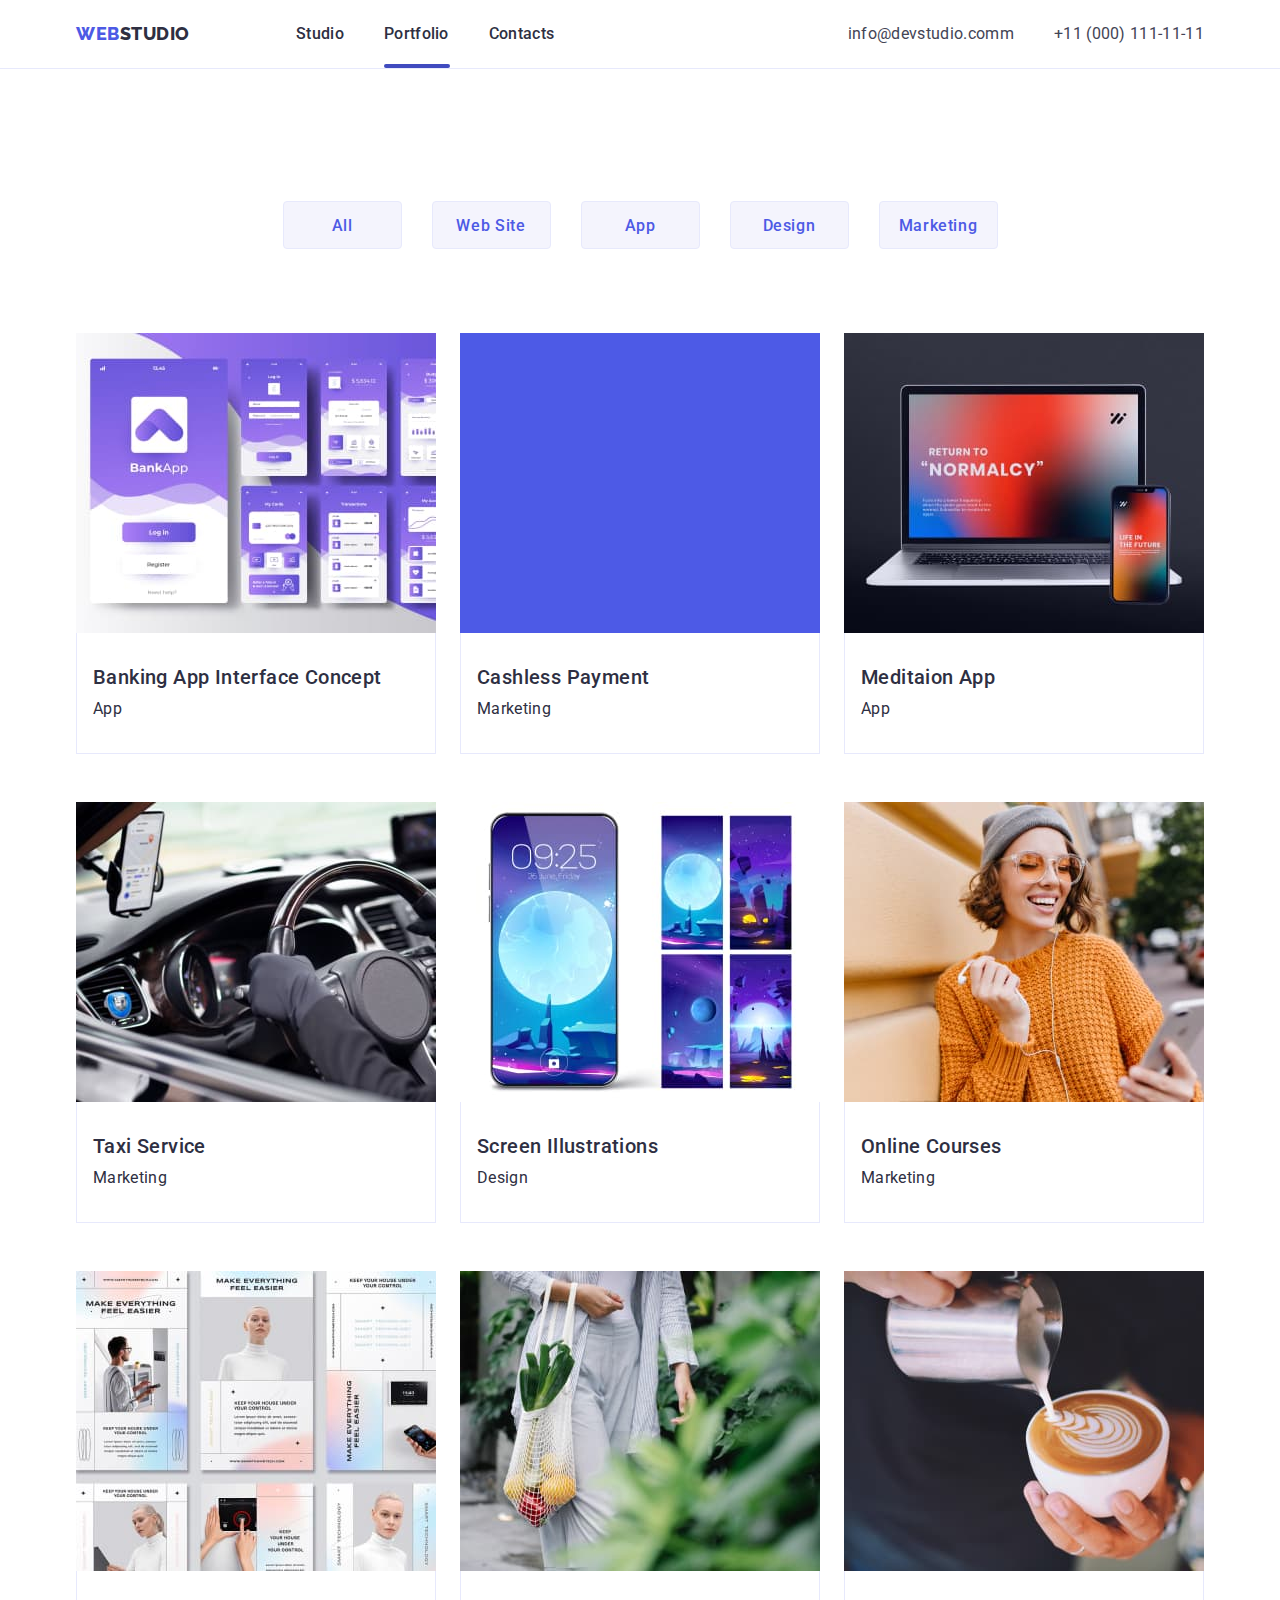
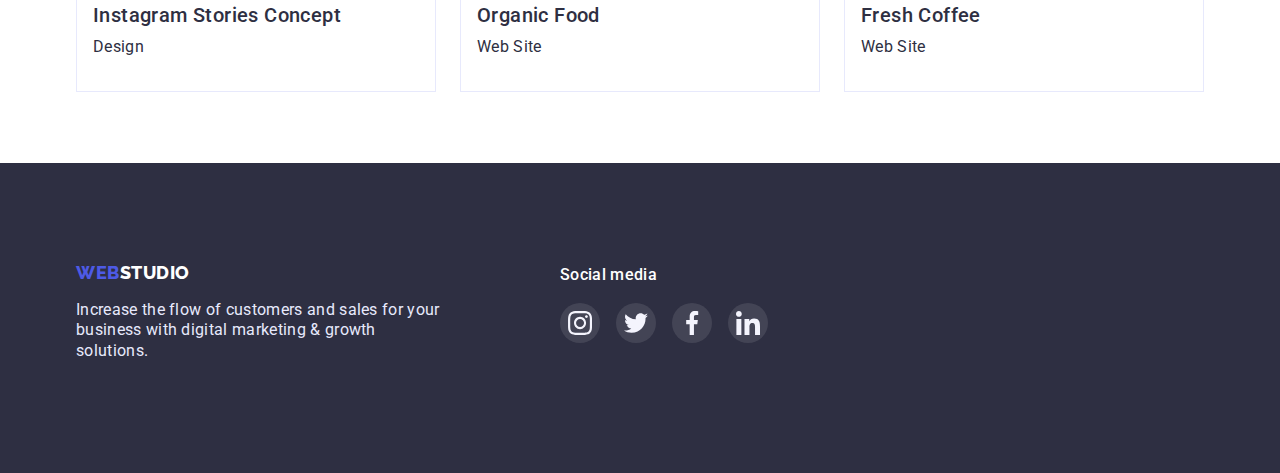
==== commit 4cd9696a: "19/01/2023 commit" ====
--- a/portfolio.html
+++ b/portfolio.html
@@ -43,7 +43,7 @@
                     <li class="presentation-list">
                         <a class="presentation-blok" href="">
                             <div class="overlay-wrapper">
-                            <img src="./images/menulist.jpg" alt="menu list" width="360">
+                            <img class="img" src="./images/menulist.jpg" alt="menu list" width="360">
                            <p class="overlay">14 Stylish and User-Friendly App Design Concepts · Task Manager App · Calorie Tracker App · Exotic Fruit Ecommerce App · Cloud Storage App</p>
                         </div>
                             <div class="presentation-shadow">
@@ -55,7 +55,7 @@
                     <li class="presentation-list">
                         <a class="presentation-blok" href="">
                           <div class="overlay-wrapper">
-                            <img src="./images/bluesquare.jpg" alt="blue square" width="360">
+                            <img class="img" src="./images/bluesquare.jpg" alt="blue square" width="360">
                             <p class="overlay">14 Stylish and User-Friendly App Design Concepts · Task Manager App · Calorie Tracker App · Exotic Fruit Ecommerce App · Cloud Storage App</p>
                         </div>
                             <div class="presentation-shadow">
@@ -67,7 +67,7 @@
                     <li class="presentation-list">
                         <a class="presentation-blok" href="">
                           <div class="overlay-wrapper">
-                            <img src="./images/gadgets.jpg" alt="gadgets" width="360">
+                            <img class="img" src="./images/gadgets.jpg" alt="gadgets" width="360">
                             <p class="overlay">14 Stylish and User-Friendly App Design Concepts · Task Manager App · Calorie Tracker App · Exotic Fruit Ecommerce App · Cloud Storage App</p>
                         </div>
                             <div class="presentation-shadow">
@@ -79,7 +79,7 @@
                     <li class="presentation-list">
                         <a class="presentation-blok" href="">
                           <div class="overlay-wrapper">
-                            <img src="./images/steeringwheel.jpg" alt="steeringwheel" width="360">
+                            <img class="img" src="./images/steeringwheel.jpg" alt="steeringwheel" width="360">
                             <p class="overlay">14 Stylish and User-Friendly App Design Concepts · Task Manager App · Calorie Tracker App · Exotic Fruit Ecommerce App · Cloud Storage App</p>
                         </div>
                             <div class="presentation-shadow">
@@ -91,7 +91,7 @@
                     <li class="presentation-list">
                         <a class="presentation-blok" href="">
                           <div class="overlay-wrapper">
-                            <img src="./images/bluephone.jpg" alt="blue phone" width="360">
+                            <img class="img" src="./images/bluephone.jpg" alt="blue phone" width="360">
                             <p class="overlay">14 Stylish and User-Friendly App Design Concepts · Task Manager App · Calorie Tracker App · Exotic Fruit Ecommerce App · Cloud Storage App</p>
                         </div>
                             <div class="presentation-shadow">
@@ -103,7 +103,7 @@
                     <li class="presentation-list">
                         <a class="presentation-blok" href="">
                           <div class="overlay-wrapper">
-                            <img src="./images/woman.jpg" alt="woman" width="360">
+                            <img class="img" src="./images/woman.jpg" alt="woman" width="360">
                             <p class="overlay">14 Stylish and User-Friendly App Design Concepts · Task Manager App · Calorie Tracker App · Exotic Fruit Ecommerce App · Cloud Storage App</p>
                         </div>
                             <div class="presentation-shadow">
@@ -115,7 +115,7 @@
                     <li class="presentation-list">
                         <a class="presentation-blok" href="">
                           <div class="overlay-wrapper">
-                            <img src="./images/slideshow.jpg" alt="slide show" width="360">
+                            <img class="img" src="./images/slideshow.jpg" alt="slide show" width="360">
                             <p class="overlay">14 Stylish and User-Friendly App Design Concepts · Task Manager App · Calorie Tracker App · Exotic Fruit Ecommerce App · Cloud Storage App</p>
                         </div>
                             <div class="presentation-shadow">
@@ -127,7 +127,7 @@
                     <li class="presentation-list">
                         <a class="presentation-blok" href="">
                           <div class="overlay-wrapper">
-                            <img src="./images/shoppingbag.jpg" alt="shopping bag" width="360">
+                            <img class="img" src="./images/shoppingbag.jpg" alt="shopping bag" width="360">
                             <p class="overlay">14 Stylish and User-Friendly App Design Concepts · Task Manager App · Calorie Tracker App · Exotic Fruit Ecommerce App · Cloud Storage App</p>
                         </div>
                             <div class="presentation-shadow">
@@ -139,7 +139,7 @@
                     <li class="presentation-list">
                         <a class="presentation-blok" href="">
                           <div class="overlay-wrapper">
-                            <img class="presentation-foto" src="./images/cappuccino.jpg" alt="cappuccino" width="360">
+                            <img class="img" class="presentation-foto" src="./images/cappuccino.jpg" alt="cappuccino" width="360">
                             <p class="overlay">14 Stylish and User-Friendly App Design Concepts · Task Manager App · Calorie Tracker App · Exotic Fruit Ecommerce App · Cloud Storage App</p>
                         </div>
                             <div class="presentation-shadow">
--- a/css/styles.css
+++ b/css/styles.css
@@ -321,7 +321,7 @@
 
 .img {
 display: block;
-max-width: 100%;
+width: 100%;
 height: auto;
 border: 0;
 background-image: ( to right, 
@@ -515,7 +515,7 @@
 .presentation-list {
 width: 360px;
 height: 420px;
-border:  1px solid #F4F4FD;
+border-top: transparent;
 transition: box-shadow var(--transition-duration-funct);
 }
 
@@ -525,7 +525,7 @@
 text-decoration: none;
 width: 360px;
 height: 420px;
-border: top 0px;
+border-top: 0px;
 padding: 0;
 margin: 0;
 }
@@ -539,8 +539,6 @@
 background-color: var(--base-background-color);
 border: 1px solid #E7E9FC;
 border-top: transparent;
-/* border-top: none;
-border-left: none ; */
 }
 
 .presentation-list:nth-child(3n) {
@@ -722,6 +720,8 @@
 width: 100%;
 height: 100%;
 background: rgba(46, 47, 66, 0.4);
+transition: opacity var(--transition-duration-funct),
+visibility var(--transition-duration-funct);
 }
 
 .modal {
